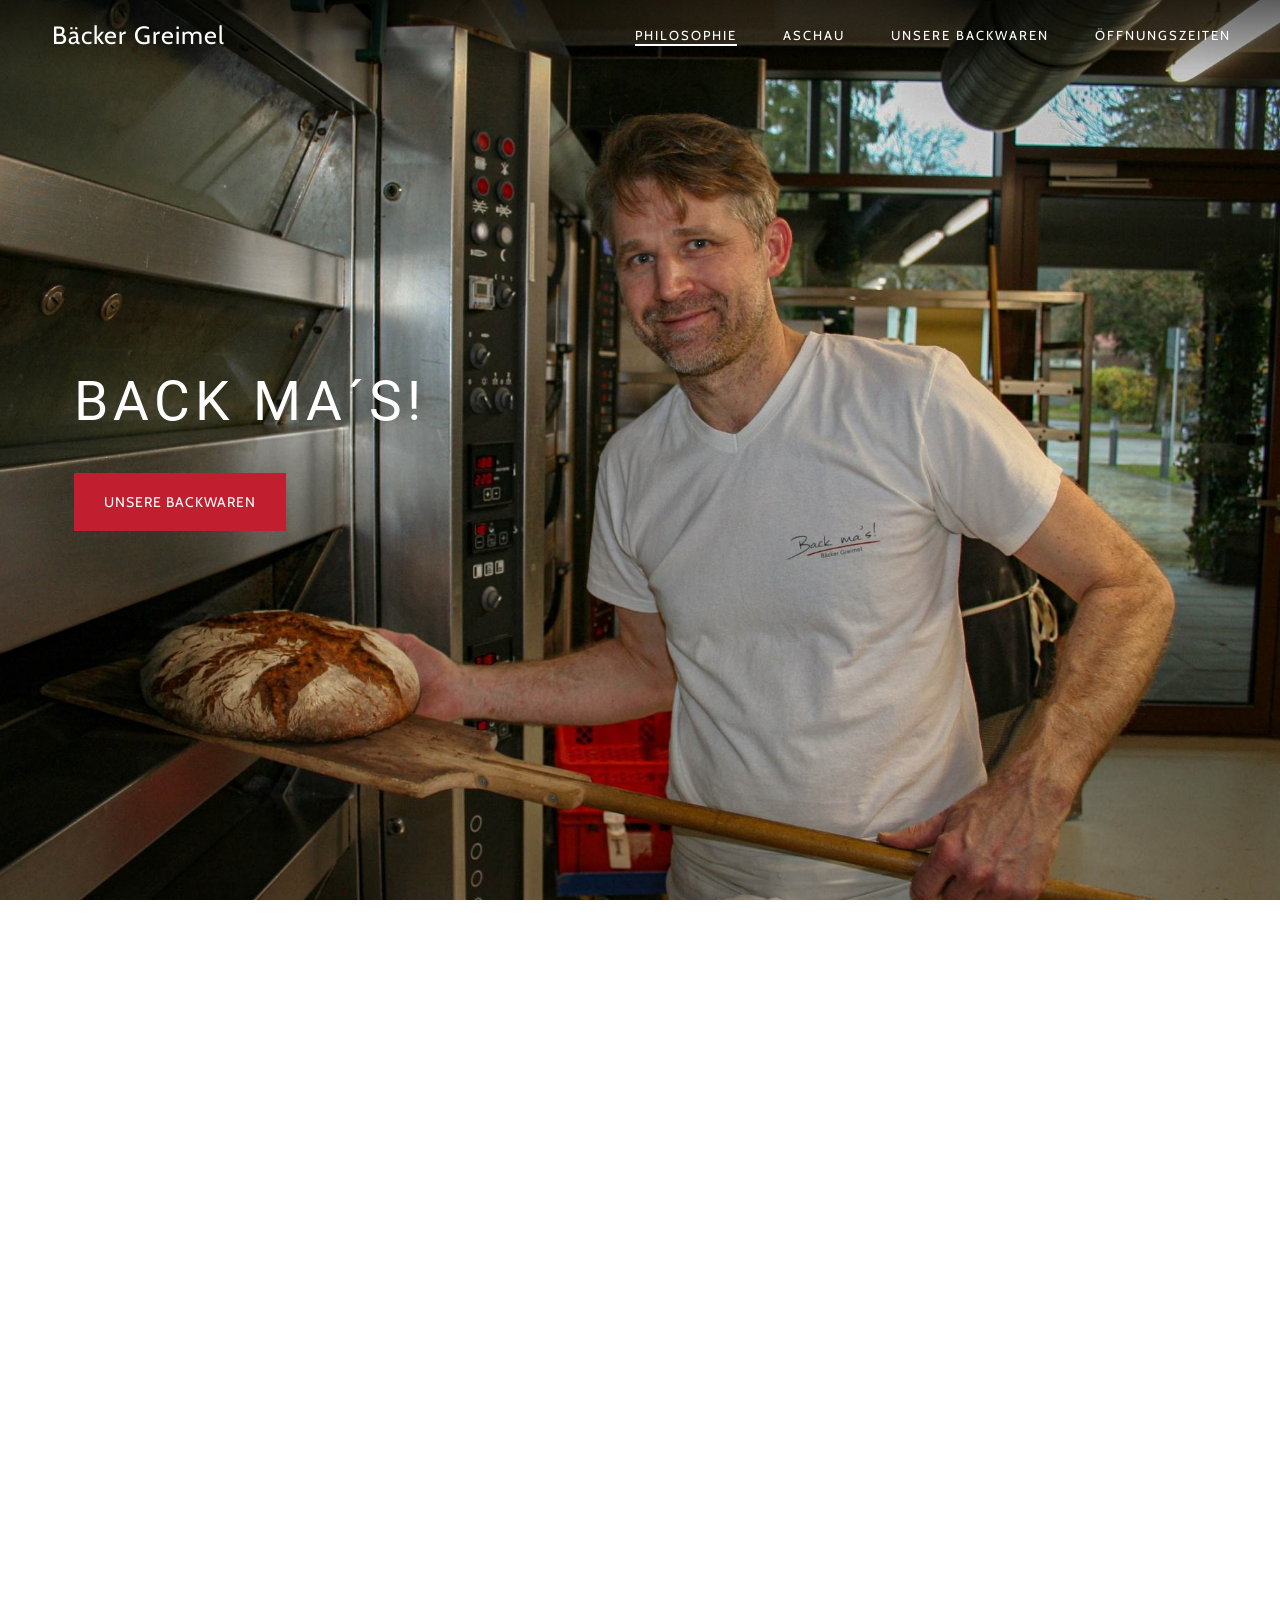
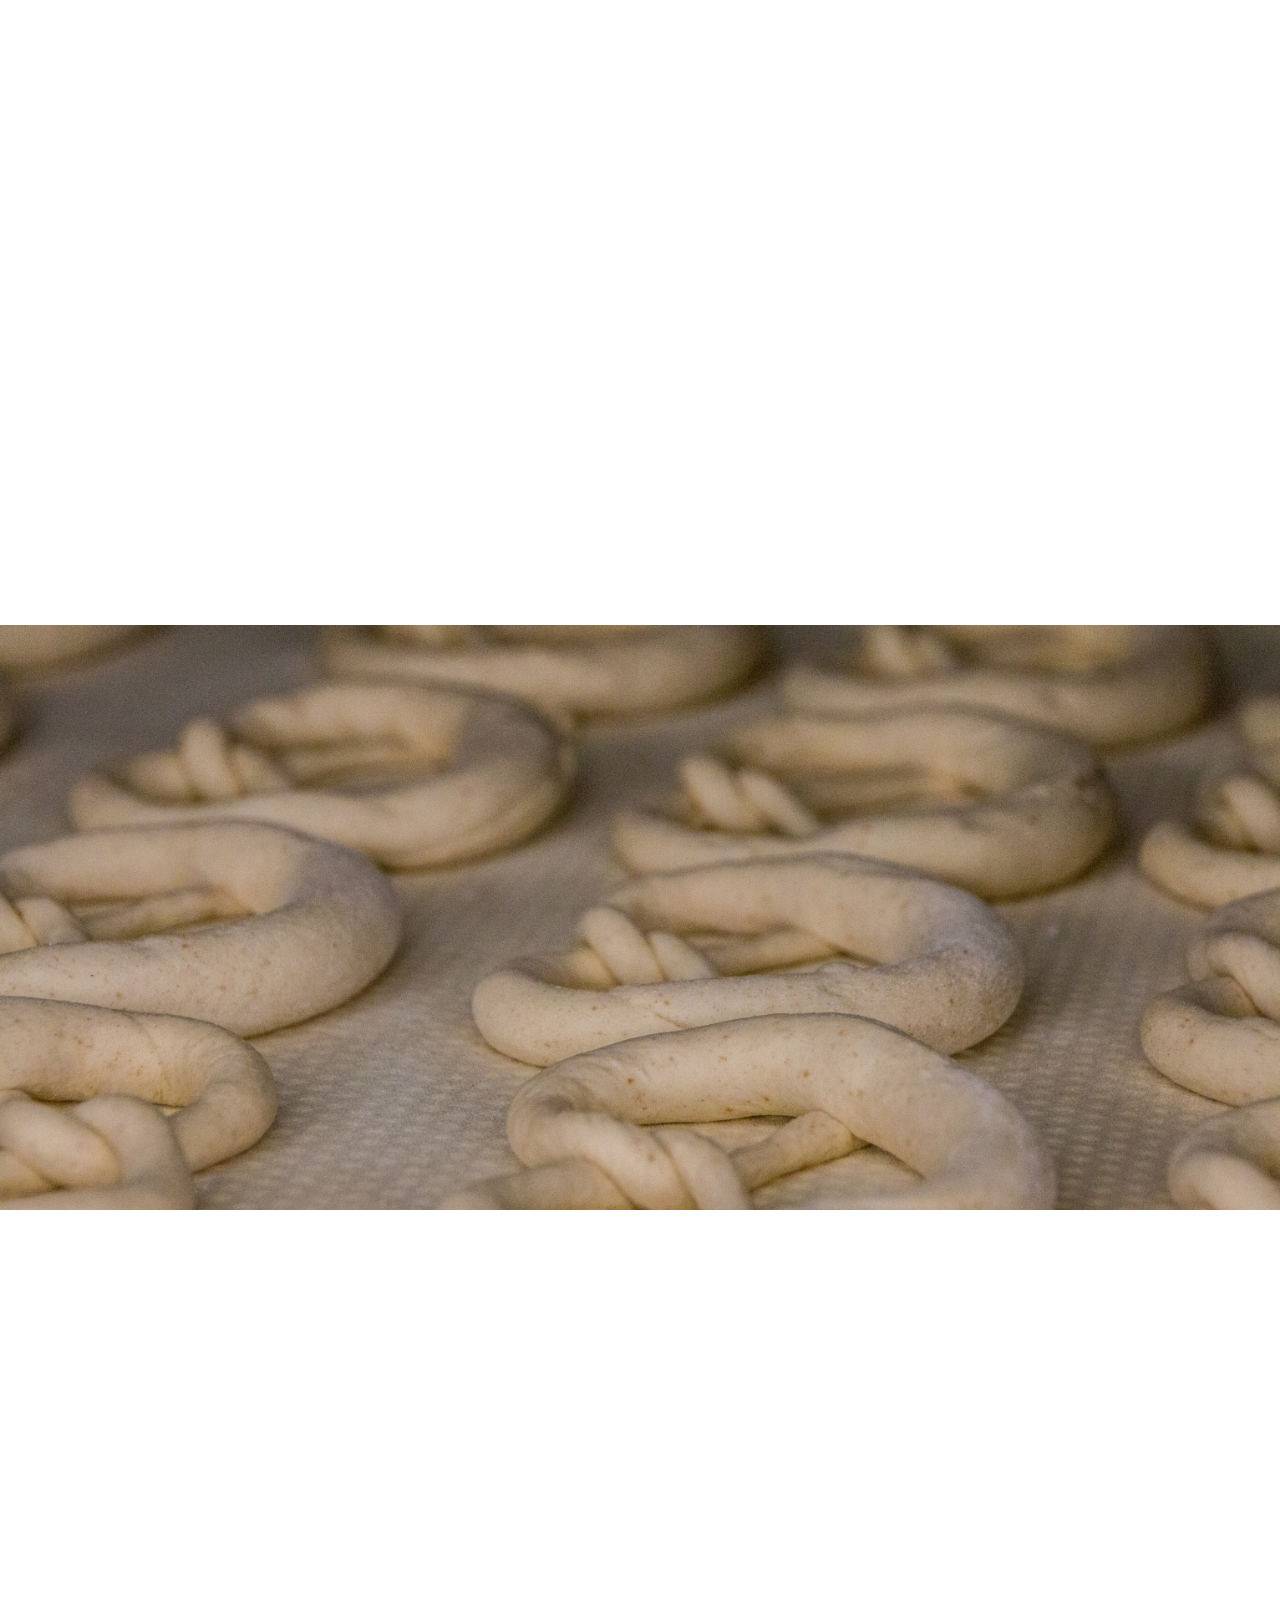
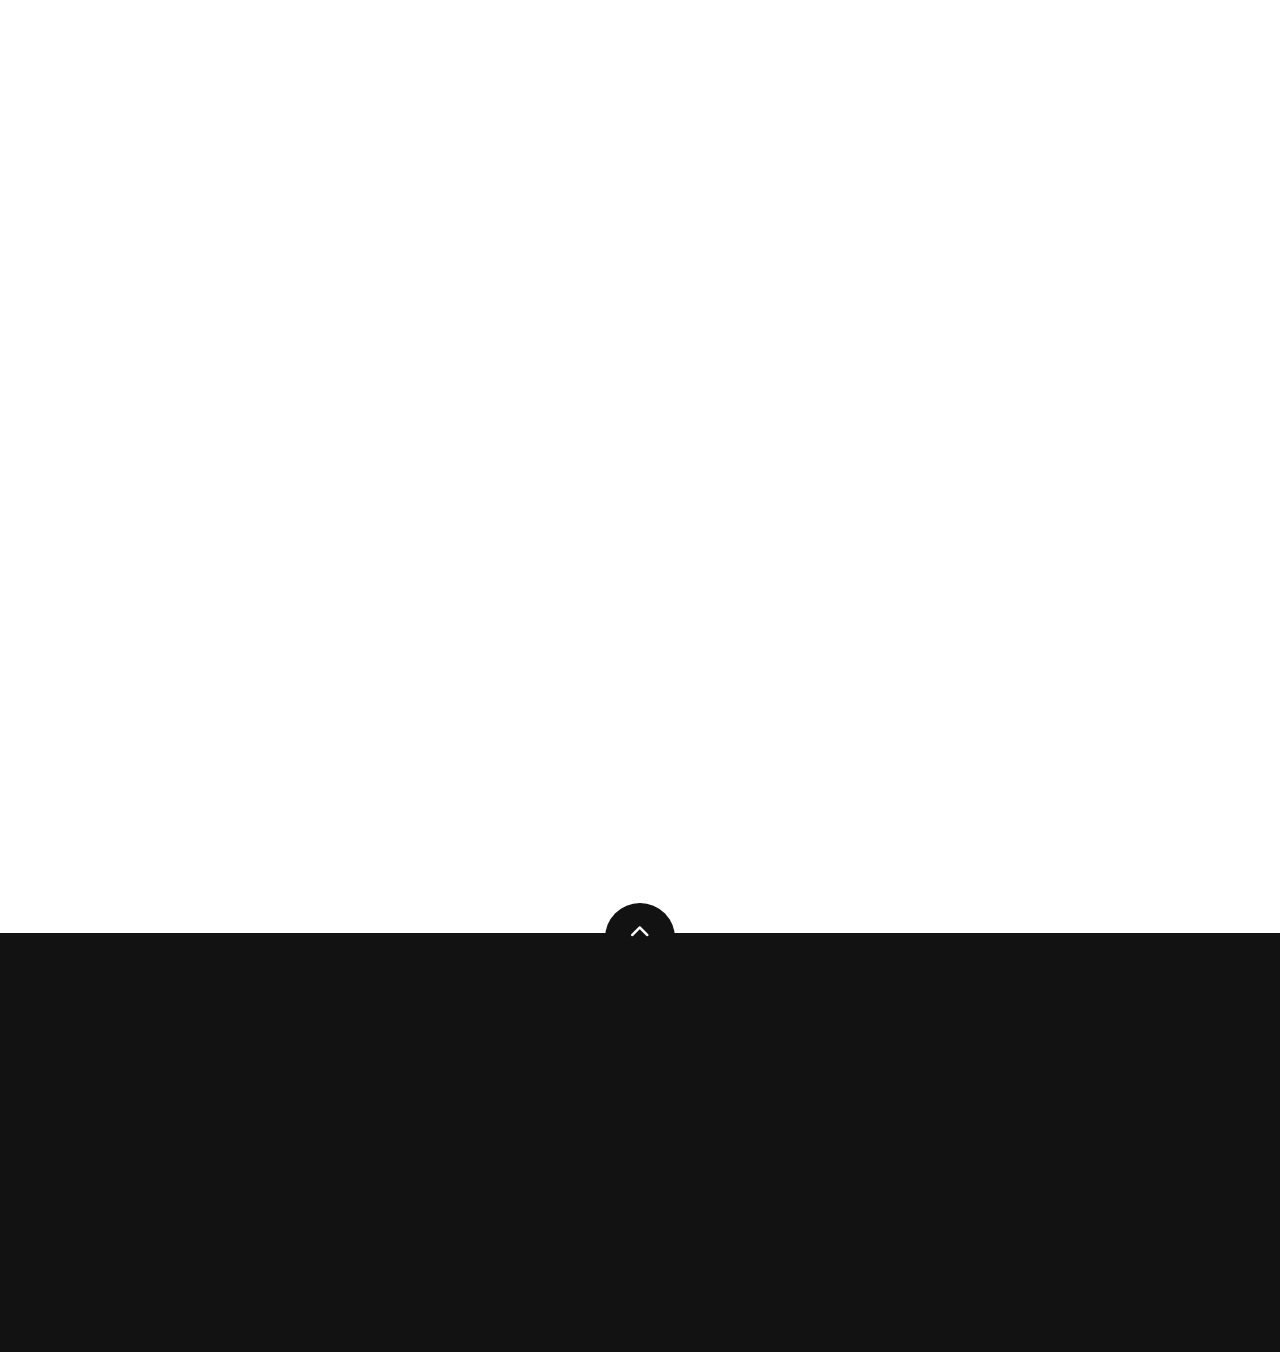
==== index.html @ 152d0261 "akutelle Website auf Github pushen" ====
<!DOCTYPE html>
<html lang="de">

<head>
    <meta charset="UTF-8">
    <meta name="viewport" content="width=device-width, initial-scale=1.0">
    <title>Backmas - Bäcker Greimel</title>
    <script src="js/app.js" defer></script>
    <link rel="icon" href="/images/Backmas_favicon.ico" type="image/x-icon">
    <link rel="shortcut icon" href="/images/Backmas_favicon.ico" type="image/x-icon">
    <link rel="stylesheet" href="fonts/fontawesome/css/all.min.css" />
    <link rel="stylesheet" href="style.css">
</head>

<body>
    <!-- HEADER -->
    <header>
        <div class="container">
            <nav class="navbar">
                <div class="menu-toggle">
                    <i class="fas fa-bars"></i>
                    <i class="fas fa-times"></i>
                </div>
                <a href="index.html" class="logo">Bäcker Greimel</a>
                <ul class="nav-list">
                    <li class="nav-item">
                        <a href="index.html" class="nav-link active">Philosophie</a>
                    </li>
                    <li class="nav-item">
                        <a href="aschau.html" class="nav-link">Aschau</a>
                    </li>
                    <li class="nav-item">
                        <a href="backwaren.html" class="nav-link">Unsere Backwaren</a>
                    </li>
                    <li class="nav-item">
                        <a href="offen.html" class="nav-link">Öffnungszeiten</a>
                    </li>
                </ul>
            </nav>
        </div>
    </header>

    <!-- HERO SECTION -->

    <section class="hero" id="hero">
        <div class="container">
            <h1 class="headline">Back ma´s!</h1>
            <a href="backwaren.html" class="btn btn-primary">Unsere Backwaren</a>
        </div>
    </section>

    <!-- STORY SECTION -->

    <section class="Unsere Philosophie">
        <div class="container">
            <div class="row">
                <div class="description padding-right animate-left">
                    <div class="global-headline">
                        <h2 class="sub-headline">
                            Unsere
                        </h2>
                        <h3 class="headline headline-dark">Philosophie</h3>
                        <p> </p>
                    </div>
                    <p>Traditionell Handgemacht – Back ma´s! </p>
                    <p> Unsere Handwerkskunst folgt dem Pfad der puristischen Perfektion. Wir wissen, dass die absolute
                        Perfektion nie erreicht werden kann, dennoch ist es äußerst reizvoll, diesen anspruchsvollen Weg
                        zu beschreiten.
                    </p>
                    <a href="aschau.html" class="btn btn-secondary">Warum Aschau?</a>
                </div>
                <div class="image animate-right">
                    <img class="story-img" src="images/Teig_in_Kneter.jpg" alt="Teig wird in Knetmaschine geschüttet">
                </div>
            </div>
        </div>
    </section>

    <section class="Bundesehrenpreis">
        <a href="#bundesehrenpreis-link" id="bundesehrenpreis-link" class="invisible-anchor"></a>
        <div class="container">
            <div class="row">
                <div class="image animate-left">
                    <img class="story-img" src="images/Bundesehrenpreis.jpg" alt="Bundesehrenpreis">
                </div>
                <div class="description2 animate-right">
                    <div class="global-headline">
                        <h2 class="sub-headline">
                            Ausgezeichnet
                        </h2>
                        <h3 class="headline headline-dark2">Bundesehrenpreis</h3>
                        <p> </p>
                    </div>
                    <p>Bäcker Stefan Greimel und sein Team
                        wurden mit dem Bundesehrenpreis ausgezeichnet.
                        Die Ehrung erhalten Bäcker, die herausragende Ergebnisse bei unabhängig durchgeführten
                        Brotprüfungen des Deutschen Brotinstituts erzielten. Die eigens geschulten Brotprüfer, die im
                        Auftrag des Deutschen Brotinstituts in Weinheim, jährlich mehr als 15.000 Brotprüfungen
                        durchführen, testen nach wissenschaftlichen Kriterien die sensorischen Eigenschaften und damit
                        die handwerkliche Qualität der Backwaren. Das größte Gewicht liegt hierbei auf dem Geschmack.
                        Die besten Brote, die die geschulten Brotexperten überzeugen, bekommen dabei die Bestnote „Sehr
                        gut“. Erreicht ein Produkt dabei drei Jahre in Folge die Höchstbewertung, so vergibt das
                        Brotinstitut hierfür eine Gold-Prämierung. Diese langjährige Qualität von Backwaren im Sortiment
                        ist damit Maßstab für die Qualifizierung zum Bundesehrenpreis und wurde nur den besten
                        Bäckereien in Deutschland verliehen.</p>
                </div>
            </div>
        </div>
    </section>

    <!-- ALWAYS FRESH -->
    <section class="always-fresh shared">
        <div class="container">
            <div class="global-headline">
                <div class="animate-top">
                    <h2 class="sub-headline">
                        Echtes
                    </h2>
                </div>
                <div class="animate-bottom">
                    <h3 class="headline headline-dark">Handwerk</h3>
                </div>
            </div>
        </div>
    </section>

    <!-- MENU SECTION -->
    <section class="menu">
        <div class="container">
            <div class="row">
                <div class="image-group padding-right animate-left">
                    <img src="images/Euros.jpg" alt="Euro-Brezen">
                    <img src="images/Bauernbrot_Quadrat.jpg" alt="Brot: Bauernbrot">
                    <img src="images/Mehrkornquarkbrot_Quadrat.jpg" alt="Mehrkornquarkbrot">
                    <img src="images/Brezen.jpg" alt="Brezen">
                </div>
                <div class="description animate-right">
                    <div class="global-headline">
                        <h2 class="sub-headline">
                            Unser
                        </h2>
                        <h3 class="headline headline-dark">Sortiment</h3>
                        <p></p>
                    </div>
                    <p>Hier bekommen Sie eine Übersicht all unserer Brote inkl. Zutaten.</p>
                    <a href="backwaren.html" class="btn btn-secondary">Unsere Backwaren</a>
                </div>
            </div>
        </div>
    </section>

    <!-- BAKERS DELIGHT SECTION -->
    <section class="delight">
        <div class="container">
            <div class="row">
                <div class="description padding-right animate-left">
                    <div class="global-headline">
                        <h2 class="sub-headline">
                            Unsere
                        </h2>
                        <h3 class="headline headline-dark">Spezialitäten</h3>
                        <p></p>
                    </div>
                    <p>Unsere Besonderheiten – "EURO-Brezen" und "Back ma´s – Stangerl" </p>
                    <p> Wohl am bekanntesten sind unsere "EURO-Brezen" und "Back ma´s – Stangerl". Unsere wahre Stärke
                        liegt jedoch zweifellos in der Kunst der Fermentation. Durch die Führung von Teigen mit
                        Sauerteigen und Vorteigen über lange Zeiträume, ohne den Einsatz von Zusätzen, leben wir unsere
                        Vision. Diese gelebte Vision strebt nach perfekten Backwaren, die sowohl Genuss als auch
                        bewusste Ernährung in ihrer natürlichsten Form vereinen. Dies ist unsere Leidenschaft und
                        zugleich unser Herzstück.
                    </p>
                </div>
                <div class="image-group animate-right">
                    <img class="animate-top" src="images/Backmas.jpg" alt="Back ma´s Stangerl">
                    <img class="animate-bottom" src="images/Euros.jpg" alt="Euro-Brezen">
                </div>
            </div>
        </div>
    </section>

    <!-- FOOTER -->
    <footer>
        <div class="container">
            <div class="back-to-top">
                <a href="#hero"><i class="fas fa-chevron-up"></i></a>
            </div>
            <div class="footer__content">
                <div class="footer__content-about animate-top">
                    <p><a id="baecker-greimel-link" href="https://goo.gl/maps/SyeyZ7WNtMrqjsM77"
                            target="_blank"><strong>Bäcker Greimel</strong></a></p>
                    <p><a href="https://goo.gl/maps/SyeyZ7WNtMrqjsM77" target="_blank">Hauptstraße 6 | 84544 Aschau am
                            Inn</a></p>
                    <p><a href="tel://08638 9514250">Telefon: 08638 9514 - 250</a></p>
                    <p><a href="mailto:info@backm.as">E-Mail: info@backm.as</p></a>
                </div>
                <div class="footer__content-divider animate-bottom">
                    <div class="social-media">
                        <ul class="social-icons">
                            <li>
                                <a href="https://www.facebook.com/Baecker.Greimel" target="_blank">
                                    <i class="fab fa-facebook-f"></i>
                                </a>
                            </li>
                            <li>
                                <a href="https://www.instagram.com/baecker_greimel_backmas/" target="_blank">
                                    <i class="fab fa-instagram"></i>
                                </a>
                            </li>
                        </ul>
                    </div>
                    <div class="legals-container">
                        <div class="legals">
                            <p><a href="impressum.html" class="legals">Impressum</a></p>
                        </div>
                        <div class="legals">
                            <p><a href="datenschutz.html" class="legals">Datenschutz</a></p>
                        </div>
                    </div>
                    <div class="spacing"></div> <!-- Add a spacing element here -->
                    <div class="copyright-container">
                        <div class="copyright">
                            <p>Copyright &copy; 2023 -
                                <script type="text/javascript">
                                    now = new Date();
                                    year = now.getFullYear();
                                    document.write(year);
                                </script>
                                by backm.as
                            </p>
                        </div>
                    </div>
                </div>
            </div>
            <div class="footer-extra footer-extra-content animate-left">
                <p>Ausgezeichnet mit</p>
                <p><a href="#bundesehrenpreis-link" class="highlight-text">Bundesehrenpreis</a></p>
                <p>von ZV Deutschland</p>
            </div>
            <div class="footer-extra2 footer-extra-content animate-right">
                <p>Ausgezeichnet mit</p>
                <p><a href="#bundesehrenpreis-link" class="highlight-text">Staatsehrenpreis</a></p>
                <p>vom Freistaat Bayern 10/13</p>
            </div>


        </div>
    </footer>
</body>

</html>
---- style.css ----
*,
padding *::before,
*::after {
    margin: 0;
    padding: 0;
    box-sizing: border-box;
}

:root {
    --main-font: 'SourceSans3-Regular', sans-serif, ;
    --secondary-font: 'Roboto-Regular', sans-serif;
    --body-font: 'Cabin-Regular', sans-serif;
    --headings-font: 'SourceSans3-Regular', sans-serif, ;
    --main-font-color-dark: #252525;
    --secondary-font-color: #c11f2f;
    --body-font-color: #515151;
    --white-color: #fff;
    --dark-bg: #121212;
}

@font-face {
    font-family: 'SourceSans3-Regular';
    font-display: swap;
    src: url('fonts/SourceSans3/SourceSans3-Regular.woff2') format('woff2');
    /* Weitere Stile oder Anpassungen hier */
}

@font-face {
    font-family: 'Roboto-Regular';
    font-display: swap;
    src: url('fonts/Roboto/Roboto-Regular.woff2') format('woff2');
    /* Weitere Stile oder Anpassungen hier */
}

@font-face {
    font-family: 'Cabin-Regular';
    font-display: swap;
    src: url('fonts/Cabin/Cabin-Regular.woff2') format('woff2');
    /* Weitere Stile oder Anpassungen hier */
}

html {
    font-family: var(--body-font);
    font-size: 10px;
    color: var(--body-font-color);
    scroll-behavior: smooth;
}

body {
    overflow-x: hidden;
}

section {
    padding: 3.9rem 0;
    overflow: hidden;
}

img {
    width: 100%;
    max-width: 100%;
}

a {
    text-decoration: none;
}

p {
    font-size: 1.6rem;
}

ul {
    list-style: none;
}

.container {
    width: 100%;
    max-width: 122.5rem;
    margin: 0 auto;
    padding: 0 2.4rem;
}

/* HEADER */

header {
    width: 100%;
    position: absolute;
    top: 0;
    left: 0;
    z-index: 1;
    background-image: linear-gradient(to bottom, rgba(0, 0, 0, 0.5), transparent);
}

.navbar {
    height: 7rem;
    display: flex;
    align-items: center;
    justify-content: space-between;
}

.logo {
    font-size: 2.5rem;
    color: var(--white-color);
    letter-spacing: .1rem;
    transition: color .4s;
}

.logo:hover {
    color: var(--secondary-font-color);
}

.menu-toggle {
    color: var(--white-color);
    font-size: 2.2rem;
    position: absolute;
    top: 50%;
    transform: translateY(-50%);
    right: 2.5rem;
    cursor: pointer;
    z-index: 1500;
}

.fa-times {
    display: none;
}

.nav-list {
    list-style: none;
    position: fixed;
    top: 0;
    left: 0;
    width: 80%;
    min-height: 100vh;
    background-color: var(--main-font-color-dark);
    padding: 4.4rem;
    display: flex;
    flex-direction: column;
    justify-content: space-around;
    z-index: 1250;
    transform: translateX(-100%);
    transition: transform .5s;
}

.navbar::before {
    content: '';
    position: fixed;
    top: 0;
    left: 0;
    width: 100vw;
    height: 100vh;
    background-color: rgba(0, 0, 0, 0.8);
    z-index: 1000;
    opacity: 0;
    transform: scale(0);
    transition: opacity 0.5s;
}

.show .fa-times {
    display: block;
}

.show .fa-bars {
    display: none;
}

.show .nav-list {
    transform: translateX(0);
}

.show .nav::before {
    opacity: 1;
    transform: scale(1);
}

.nav-item {
    border-bottom: 2px solid rgba(255, 255, 255, .3);
}

.nav-link {
    display: block;
    color: var(--white-color);
    font-size: 1.4rem;
    text-transform: uppercase;
    letter-spacing: 2px;
    margin-right: -2px;
    transition: color .5s;
}

.nav-link:hover {
    color: var(--secondary-font-color);
}

/* HERO SECTION*/

.hero {
    width: 100%;
    height: 100vh;
    background: url("images/Brot_in_Ofen.jpg") center no-repeat;
    background-size: cover;
    display: flex;
    align-items: center;
}

.small-size-hero {
    height: 20vh;
    background-position: center 60%;
    max-width: auto;
    /* Stellen Sie sicher, dass das Bild die Container-Breite nicht überschreitet */
    height: auto;
    /* Behalten Sie das Seitenverhältnis des Bildes bei */
}

.headline {
    font-family: var(--main-font);
    font-size: 3.5rem;
    font-weight: 900;
    color: var(--white-color);
    text-transform: uppercase;
    letter-spacing: .5rem;
    margin-right: -.5rem;
    opacity: 0;
    animation-name: scaleBigger;
    animation-duration: .5s;
    animation-fill-mode: both;
}

h1.headline {
    font-family: var(--secondary-font);
    margin-bottom: 4rem;
    font-weight: 400;
    font-size: 3.8rem;
    opacity: 0;
    animation-name: scaleBigger;
    animation-duration: .5s;
    animation-fill-mode: both;
}

.sub-headline {
    font-size: 4.5rem;
    font-family: var(--headings-font);
    color: var(--secondary-font-color);
    font-weight: 100;
    line-height: .4;
    opacity: 0;
    animation-name: fadeUp;
    animation-duration: .5s;
    animation-fill-mode: both;
    animation-delay: .5s;
    margin-bottom: 2rem;
}


.btn {
    display: inline-block;
    font-size: 1.4rem;
    letter-spacing: 1px;
    text-transform: uppercase;
}

.btn-primary {
    background-color: var(--secondary-font-color);
    color: var(--white-color);
    padding: 2rem 3rem;
    transition: all .4s;
}

.btn-primary-open {
    color: var(--secondary-font-color);
    padding: 2rem 3rem;
    transition: all .4s;
}

.btn-primary:hover {
    background-color: var(--white-color);
    color: var(--secondary-font-color);
}


.Allergene {
    font-size: 1.8rem;
    /* Schriftgröße anpassen */
    font-weight: bold;
    color: var(--main-font-color-dark);
    /* Farbe anpassen */
    margin-top: 2rem;
    /* Abstand nach oben anpassen */
    margin-bottom: 1rem;
    /* Abstand nach unten anpassen */
    text-align: center;
    /* Zentrieren des Texts */
    padding: 1rem;
    /* Innenabstand hinzufügen */
    background-color: #f5f5f5;
    /* Hintergrundfarbe anpassen */
    border: 2px solid var(--main-font-color-dark);
    /* Rand hinzufügen */
    border-radius: 5px;
    /* Rand abrunden */
}




/* STORY SECTION*/

.global-headline {
    margin-top: 3.9rem;
    text-align: center;
}

.our-story .global-headline {
    margin-top: 6.9rem;
}

.asterisk {
    font-size: 1.2rem;
    color: var(--body-font-color);
    margin: 2.4rem 0;
    opacity: 0;
    animation-name: spin;
    animation-duration: .5s;
    animation-fill-mode: forwards;
    animation-delay: .7s;
}

.headline-dark {
    color: var(--main-font-color-dark);
    letter-spacing: .7rem;
    margin-right: -.7rem;
    word-wrap: break-word;
    hyphens: auto;
    -webkit-hyphens: auto;
    /* Safari-spezifische Einstellung */
}

.headline-dark2 {
    color: var(--main-font-color-dark);
    letter-spacing: .7rem;
    margin-right: -.7rem;
    margin-top: 3rem;
    word-wrap: break-word;
    hyphens: auto;
    -webkit-hyphens: auto;
    /* Safari-spezifische Einstellung */
}


.global-headline .sub-headline {
    letter-spacing: -1px;
    line-height: .42;
}

.row {
    text-align: center;
    padding: 3.5rem 0;
}



.description {
    margin-bottom: 3rem;
}

.description p {
    line-height: 1.6;
    margin-bottom: 2.4rem;
}

.description2 p {
    line-height: 2;
    margin-bottom: 2.4rem;
}

.btn-secondary {
    color: var(--secondary-font-color);
    position: relative;
    transition: color .5s;
}

.btn-secondary::before {
    content: '';
    position: absolute;
    left: 0;
    bottom: -3px;
    width: 100%;
    height: 2px;
    background-color: var(--secondary-font-color);
    transition: background-color .5s;
}

.btn-secondary:hover,
.btn-secondary:focus {
    color: var(--main-font-color-dark);
}

.btn-secondary:hover::before,
.btn-secondary:focus::before {
    background-color: var(--main-font-color-dark);
}

/* ALWAYS FRESH */

.always-fresh {
    background: url("images/Brezenteiglinge.jpg") center no-repeat;
    background-size: cover;
}

.shared {
    min-height: 65vh;
    display: flex;
    align-items: center;
    justify-content: center;
}



/* MENU SECTION */

.image-group {
    display: grid;
    grid-template-columns: repeat(2, 1fr);
    grid-gap: 1.5rem;
}

.menu .description {
    padding-top: 3rem;
    margin-bottom: 0;
}

#offen {
    font-size: 3rem;
    /* Passe die Schriftgröße nach Bedarf an */
    word-wrap: break-word;
    hyphens: auto;
}

.image-container img {
    max-width: 65%;
    /* Stellen Sie sicher, dass das Bild die Container-Breite nicht überschreitet */
    height: auto;
    /* Behalten Sie das Seitenverhältnis des Bildes bei */
}

/* FOOTER */

footer {
    background-color: var(--dark-bg);
    color: var(--white-color);
    padding: 3.5rem 0 5rem;
    position: relative;
    text-align: center;
}

.back-to-top {
    background-color: var(--dark-bg);
    border-radius: 50%;
    position: absolute;
    top: -3rem;
    left: 50%;
    width: 7rem;
    height: 7rem;
    transform: translateX(-50%);
}

.back-to-top i {
    display: block;
    color: var(--white-color);
    font-size: 2rem;
    padding: 2rem;
    animation-name: showsUp;
    animation-duration: 2s;
    animation-iteration-count: infinite;
}

.footer__content {
    overflow: hidden;
}

.footer__content h4 {
    font-size: 1.9rem;
    font-weight: 100;
    text-transform: uppercase;
    letter-spacing: 3px;
    margin-bottom: 3rem;
}

.footer__content-about {
    margin-bottom: 2.4rem;
}

.footer__content-about p {
    line-height: 1.8;
}

/* Apply the same font and font color as the normal text */
.footer__content a {
    color: var(--white-color);
    font-family: var(--body-font);
    font-size: 1.6rem;
    text-decoration: none;
    transition: color 0.5s;
}

/* Apply animation to the link on hover */
.footer__content a:hover {
    color: var(--secondary-font-color);
}

#baecker-greimel-link {
    font-size: 2.4rem;
    /* Passen Sie die Schriftgröße nach Bedarf an */
    color: var(--secondary-font-color);
    /* Setzen Sie die ursprüngliche Textfarbe */
    transition: color 0.5s;
    /* Animation für die Farbänderung bei Hover */
}

#baecker-greimel-link:hover {
    color: var(--white-color);
    /* Farbe ändern, wenn darüber gehovert wird */
}

.social-icons {
    margin-bottom: 2rem;
    display: flex;
    justify-content: center;
}

.social-icons i {
    font-size: 3.5rem;
    color: var(--secondary-font-color);
    padding: .8rem 4.4rem;
    transition: color .5s;
}

.social-icons i:hover,
.social-icons i:focus {
    color: var(--white-color);
}

/* Add this style for the container */
.legals-container {
    display: flex;
    align-items: center;
    justify-content: center;
}

.legals {
    margin: 0 1.2rem;
    /* Add some spacing between the links */
}

/* Rest of your existing styles for .legals and .legals a */
.legals a {
    text-decoration: none;
    color: var(--white-color);
    transition: color .5s;
}

.legals a:hover {
    color: var(--secondary-font-color);
}

.spacing {
    margin: 4rem;
    /* Adjust the margin value as needed */
}

.copyright {
    color: var(--body-font-color);
    padding-bottom: 4rem;
}




/*                    IMPRESSUM                      */

/* Add this style for the container */
.impressum-container {
    display: flex;
    align-items: center;
    justify-content: center;
}

.impressum a {
    text-decoration: none;
    color: var(--white-color);
    transition: color .5s;
    display: inline;
    /* Add this line to make the link visible by default */
}

/* Rest of your existing styles for .impressum and .impressum a */
.impressum a {
    text-decoration: none;
    color: var(--secondary-font-color);
    transition: color .5s;
}

/* Add some spacing between paragraphs */
.impressum p {
    margin-bottom: 1.2rem;
}

.impressum h4 {
    font-size: 1.2rem;
    color: var(--primary-font-color);
    margin-top: 1rem;
    margin-bottom: 0.5rem;
}

.impressum h3 {
    font-size: 18px;
    margin-top: 15px;
    margin-bottom: 5px;
}

/* Style the section headers */
.impressum h2 {
    font-size: 2rem;
    margin-bottom: 0.5rem;
    color: var(--secondary-font-color);
}

.impressum h1 {
    font-size: 3rem;
    margin-bottom: 2rem;
}

/* Adjust the font size for the content */
.impressum p {
    font-size: 1.4rem;
}

/* Add a divider between sections */
.impressum-section:not(:last-child) {
    border-bottom: 0.1rem solid var(--body-font-color);
    padding-bottom: 1.5rem;
    margin-bottom: 1.5rem;
    word-wrap: break-word;
    hyphens: auto;
    -webkit-hyphens: auto;
    /* Safari-spezifische Einstellung */
}

/* Add this style for the unordered list */
.impressum ul {
    list-style: disc;
    margin-left: 2rem;
    padding-left: 1rem;
}

/* Add this style for list items */
.impressum li {
    font-size: 1.4rem;
    margin-bottom: 1rem;
    line-height: 1.6;
}

.footer-extra,
.footer-extra2 {
    display: flex;
    flex-direction: column;
    position: relative;
    border: 2px solid white;
    /* Hinzufügen eines weißen Rahmens */
    border-radius: 10px;
    /* Hinzufügen von runden Ecken mit einer Radiusgröße von 10px */
    padding: 2rem;
    max-width: 80%;
    margin: 0 auto;
    max-width: 35rem;
    margin-bottom: 2%;
}

.footer-extra-content,
.footer-extra2-content {
    padding: 20px;
    /* Füge hier den gewünschten Abstand hinzu */
}


.highlight-text {
    font-size: 3.5rem;
    /* Adjust the font size as needed */
    font-weight: bold;
    margin: 0.5rem 0;
    color: var(--secondary-font-color);
    /* Use the color you want */
}




/*                         MEDIA QUERIES                  */
@media screen and (min-width: 900px) {
    section {
        padding: 5rem;
    }

    .menu-toggle {
        display: none;
    }

    .navbar {
        justify-content: space-between;
    }

    .nav-list {
        position: initial;
        width: initial;
        min-height: initial;
        background-color: transparent;
        padding: 0;
        justify-content: initial;
        flex-direction: row;
        transform: initial;
        transition: initial;
    }

    .nav-item {
        border: none;
        margin: 0 2.4rem;
    }

    .nav-item:last-child {
        margin-right: 0;
    }

    .nav-link {
        font-size: 1.3rem;
    }

    .active {
        position: relative;
    }

    .active::after {
        content: '';
        position: absolute;
        width: 100%;
        height: 2px;
        background-color: var(--white-color);
        left: 0;
        bottom: -3px;
    }

    .sub-headline {
        font-size: 6.8rem;
    }

    .headline {
        font-size: 4.7rem;
    }

    h1.headline {
        font-size: 5.5rem
    }

    .story-img {
        max-width: 40rem;
    }

    .row {
        display: flex;
        align-items: center;
    }

    .row>div {
        flex: 1;
    }

    .padding-right {
        padding-right: 7rem;
    }

    .footer__content {
        overflow: hidden;
    }

    .footer__content-about {
        max-width: 51.3rem;
        margin: 0 auto 1.5rem;
    }

    .social-media {
        width: 100%;
    }

    .social-icons i {
        opacity: 1;
    }

    .bakers__container {
        display: grid;
        grid-template-columns: repeat(4, 1fr);
        column-gap: 2rem;
    }

    .bakers__container img {
        width: 100%;
        height: auto;
        object-fit: cover;
    }

    .baker:last-child {
        margin-bottom: 7rem;
    }

    .join-us .image {
        display: block;
    }

    #offen {
        font-size: 3.5rem;
        /* Passe die Schriftgröße nach Bedarf an */
        white-space: normal;
        /* Stellt das normale Textverhalten wieder her */
    }

    .image-container img {
        max-width: 50%;
        /* Stellen Sie sicher, dass das Bild die Container-Breite nicht überschreitet */
        height: auto;
        /* Behalten Sie das Seitenverhältnis des Bildes bei */
    }

    .small-size-hero {
        height: 20vh;
        background-position: center 60%;
    }

    .footer-extra {
        display: flex;
        flex-direction: column;
        position: absolute;
        border: 2px solid white;
        /* Hinzufügen eines weißen Rahmens */
        border-radius: 10px;
        /* Hinzufügen von runden Ecken mit einer Radiusgröße von 10px */
        padding: 2rem;
        left: 8%;
        top: 43%;
        transform: translateY(-50%);
        max-width: 35%;
    }

    .footer-extra2 {
        display: flex;
        flex-direction: column;
        position: absolute;
        border: 2px solid white;
        /* Hinzufügen eines weißen Rahmens */
        border-radius: 10px;
        /* Hinzufügen von runden Ecken mit einer Radiusgröße von 10px */
        padding: 2rem;
        right: 8%;
        top: 43%;
        transform: translateY(-50%);
        max-width: 35%;
    }

    @media screen and (max-width: 1025px) {

        .footer-extra,
        .footer-extra2 {
            display: flex;
            flex-direction: column;
            position: relative;
            border: 2px solid white;
            /* Hinzufügen eines weißen Rahmens */
            border-radius: 10px;
            /* Hinzufügen von runden Ecken mit einer Radiusgröße von 10px */
            padding: 2rem;
            max-width: 35%;
            margin: auto;
            text-align: center;
            left: 0%;
            right: 0%;
            margin-bottom: 2%;;

        }

        .footer-extra-content,
        .footer-extra2-content {
            padding: 20px;
            /* Füge hier den gewünschten Abstand hinzu */
        }
    }

}




/*          ANIMATIONS           */

@keyframes fadeUp {
    0% {
        transform: translateY(4rem);
    }

    100% {
        opacity: 1;
        transform: translateY(0);
    }
}

@keyframes scaleBigger {
    0% {
        transform: scale(2);
    }

    100% {
        opacity: 1;
        transform: scale(1);
    }
}

@keyframes spin {
    0% {
        transform: rotate(0);
    }

    100% {
        opacity: 1;
        transform: scale(-360deg);
    }
}

@keyframes showsUp {
    0% {
        opacity: 0;
    }

    50% {
        opacity: 1;
    }

    100% {
        opacity: 0;
        transform: translateY(-1rem);
    }
}

/* Elemente in ihrer Startposition */
.animate-left,
.animate-right {
    opacity: 0;
    transform: translateX(0) translateY(0);
    /* Zurücksetzen auf die ursprüngliche Position */
    transition: opacity 0.8s ease-out, transform 0.8s ease-out;
}

.animate-top,
.animate-bottom {
    opacity: 0;
    transform: translateX(0) translateY(0);
    /* Zurücksetzen auf die ursprüngliche Position */
    transition: opacity 0.8s ease-in-out, transform 0.8s ease-in-out;
}

.animate-left {
    transform: translateX(-250px);
    /* Startposition links außerhalb des sichtbaren Bereichs */
}

.animate-right {
    transform: translateX(250px);
    /* Startposition rechts außerhalb des sichtbaren Bereichs */
}

.animate-top {
    transform: translateY(-180px);
    /* Startposition oben außerhalb des sichtbaren Bereichs */
}

.animate-bottom {
    transform: translateY(180px);
    /* Startposition unten außerhalb des sichtbaren Bereichs */
}

/* CSS für die animierten Elemente, wenn sie sichtbar werden */
.animate-visible {
    opacity: 1;
    transform: translateX(0) translateY(0);
    /* Zurücksetzen auf die ursprüngliche Position */
}
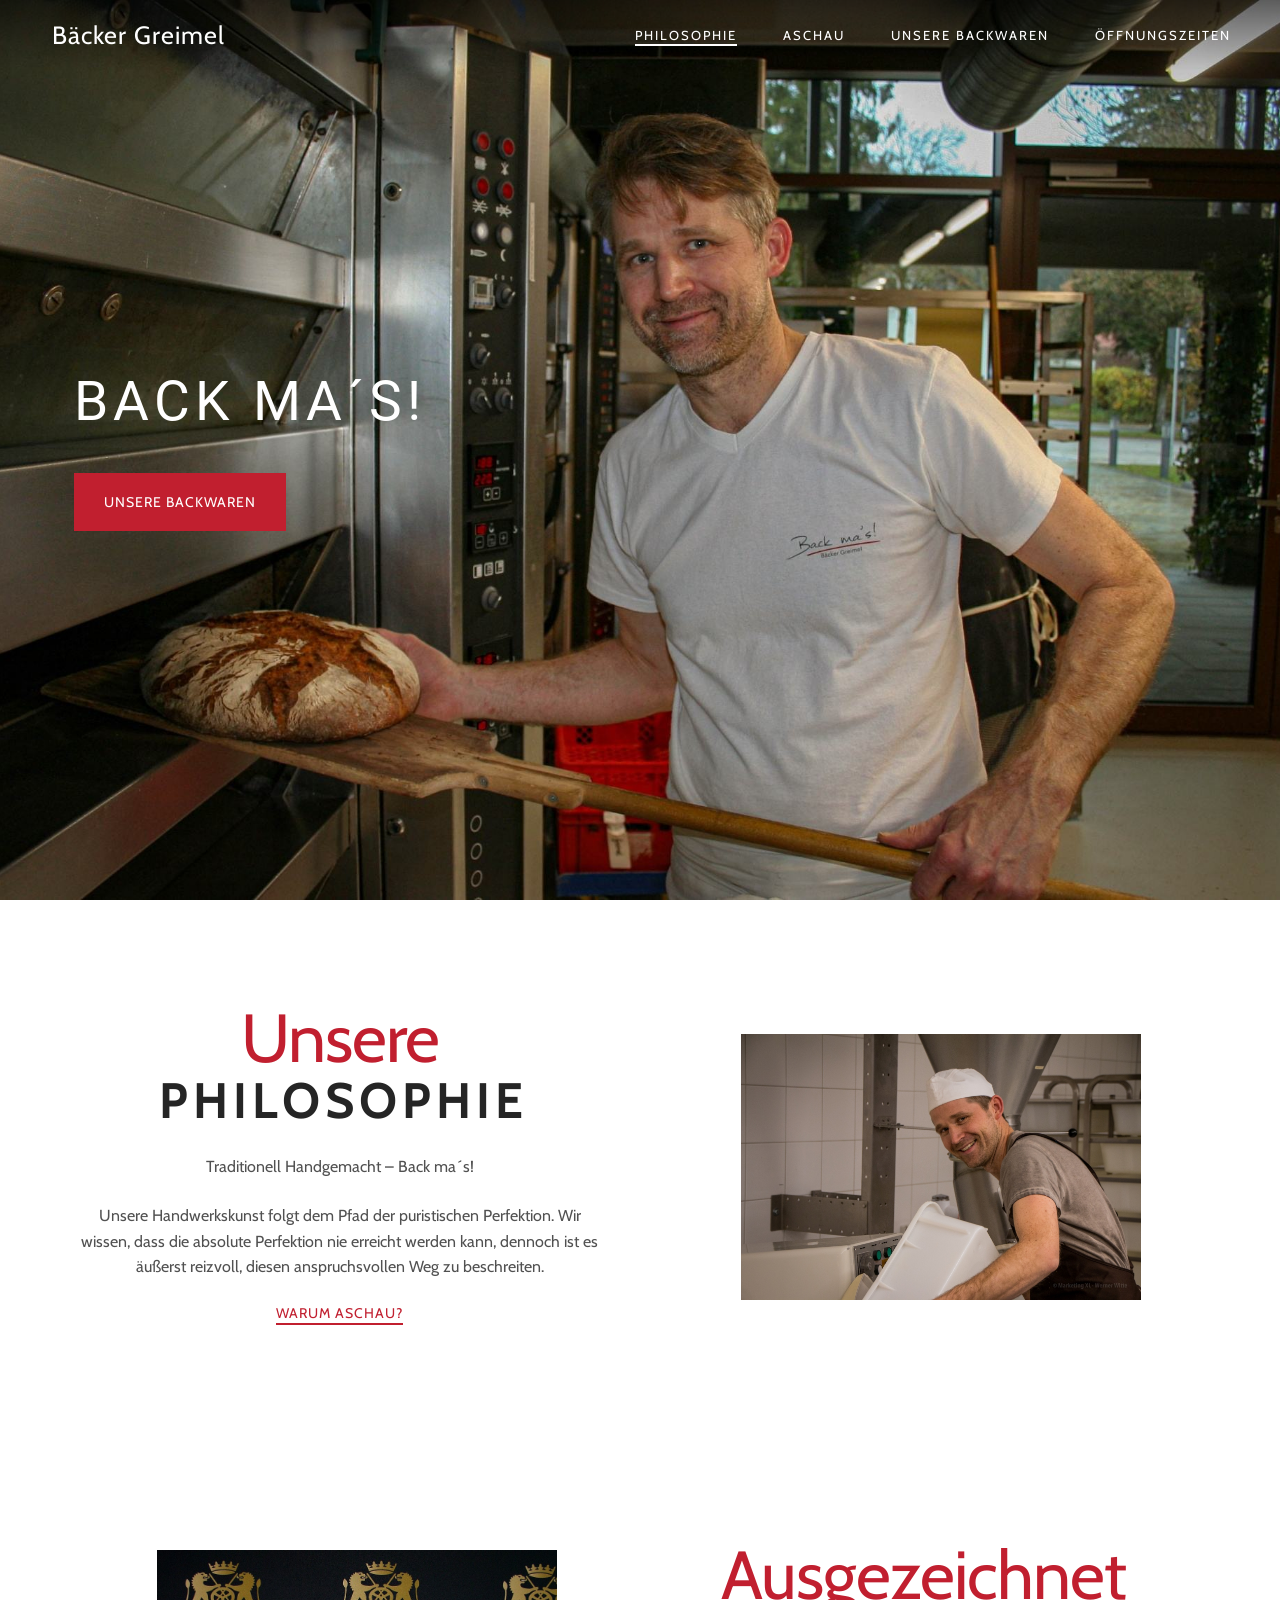
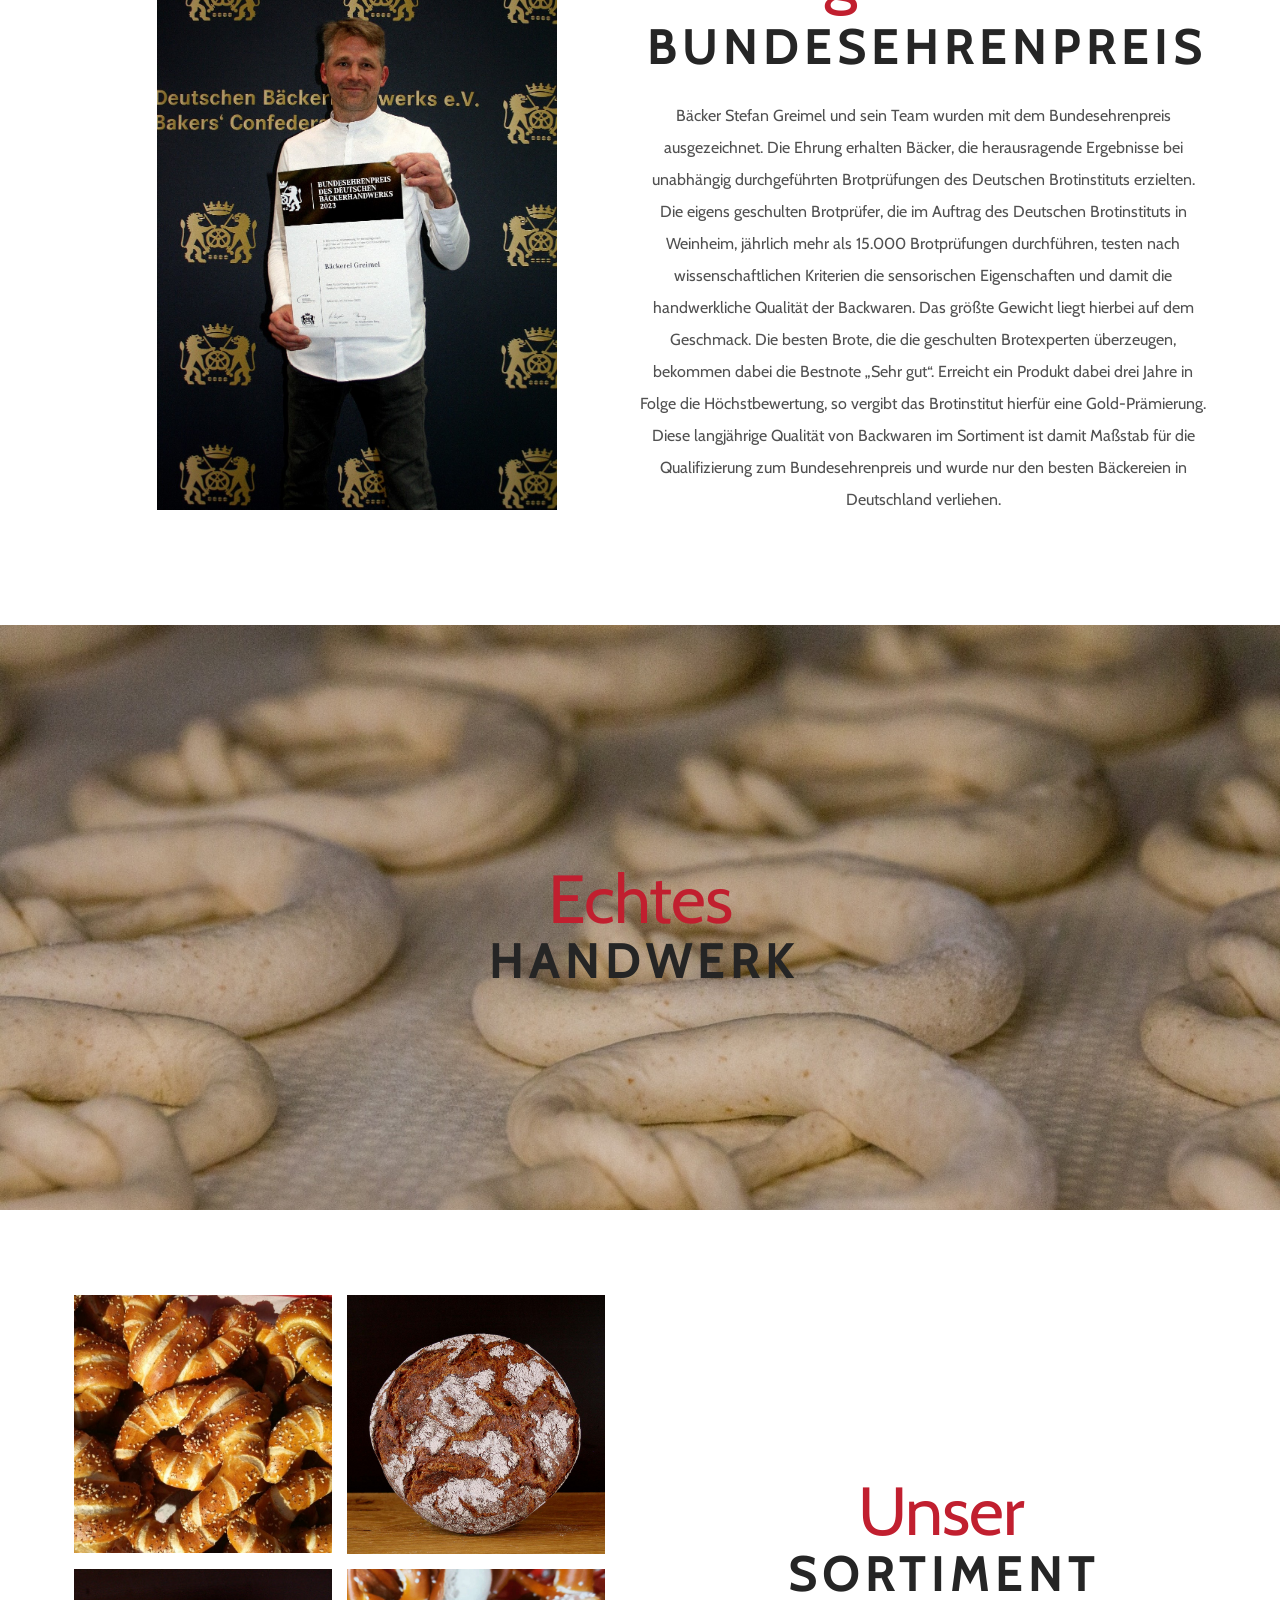
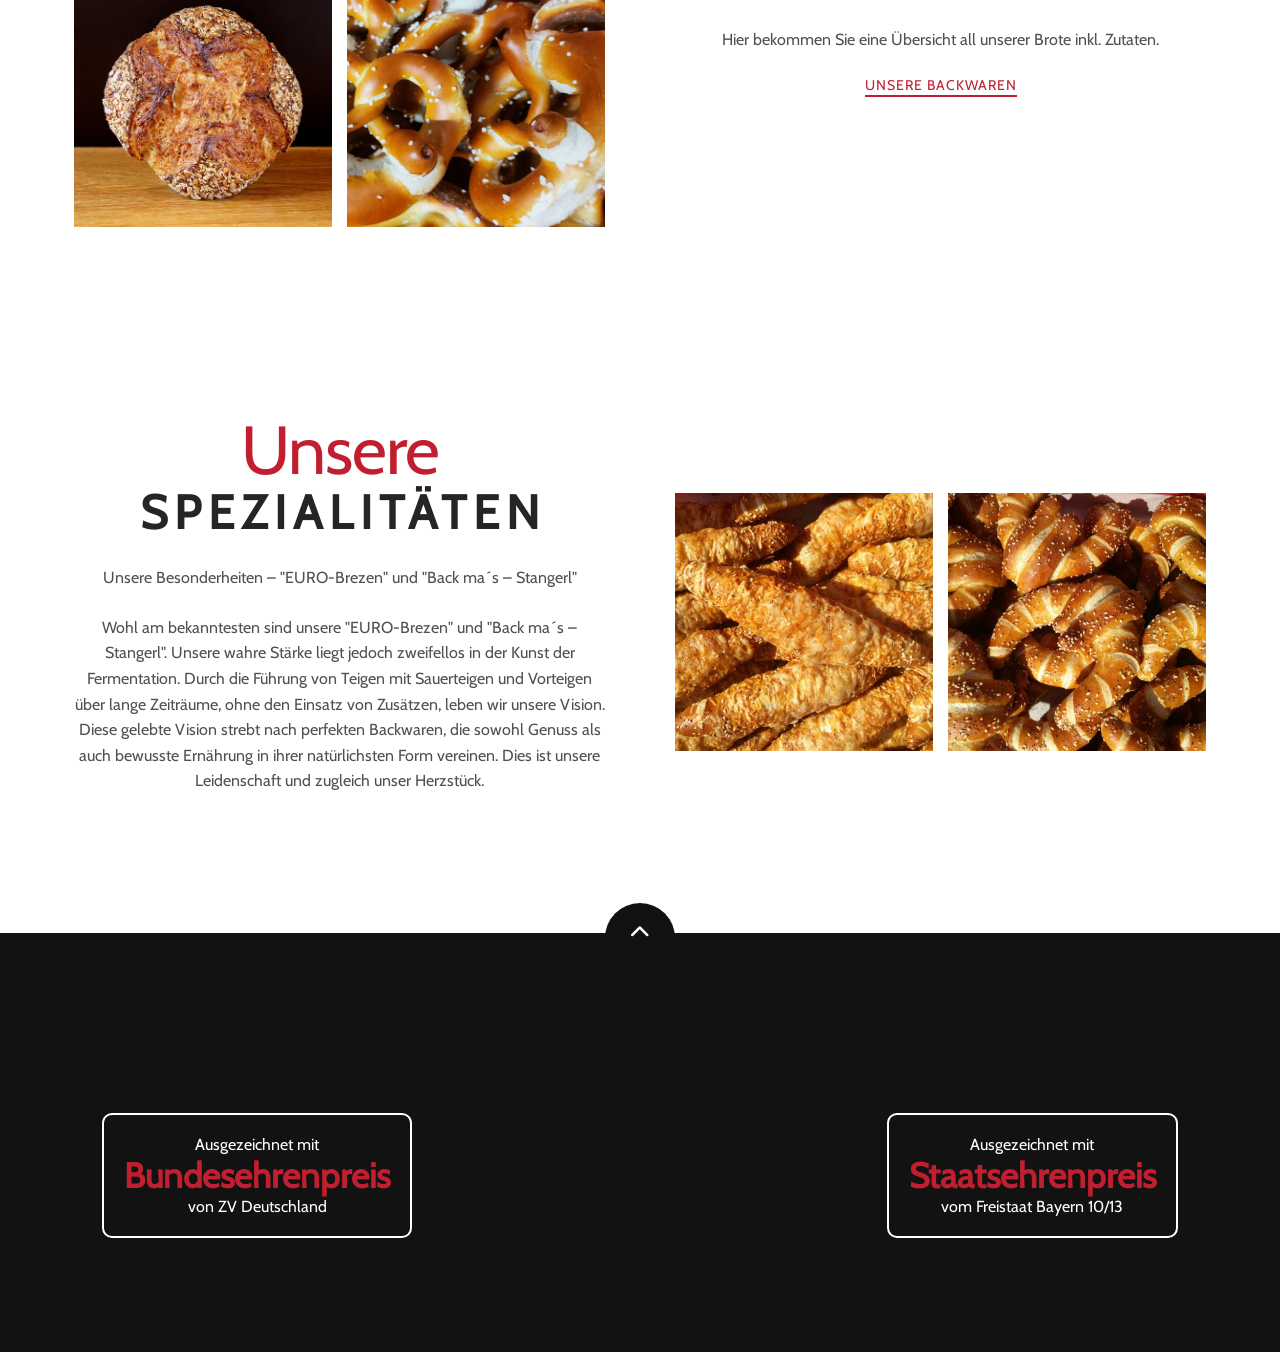
==== commit d30d9bbd: "Fix site for GitHub Pages: add missing app.js, relative paths - Add js/app.js (mobile menu toggle + " ====
--- a/index.html
+++ b/index.html
@@ -6,8 +6,8 @@
     <meta name="viewport" content="width=device-width, initial-scale=1.0">
     <title>Backmas - Bäcker Greimel</title>
     <script src="js/app.js" defer></script>
-    <link rel="icon" href="/images/Backmas_favicon.ico" type="image/x-icon">
-    <link rel="shortcut icon" href="/images/Backmas_favicon.ico" type="image/x-icon">
+    <link rel="icon" href="images/Backmas_favicon.ico" type="image/x-icon">
+    <link rel="shortcut icon" href="images/Backmas_favicon.ico" type="image/x-icon">
     <link rel="stylesheet" href="fonts/fontawesome/css/all.min.css" />
     <link rel="stylesheet" href="style.css">
 </head>
--- a/style.css
+++ b/style.css
@@ -166,7 +166,7 @@
     transform: translateX(0);
 }
 
-.show .nav::before {
+.show .navbar::before {
     opacity: 1;
     transform: scale(1);
 }
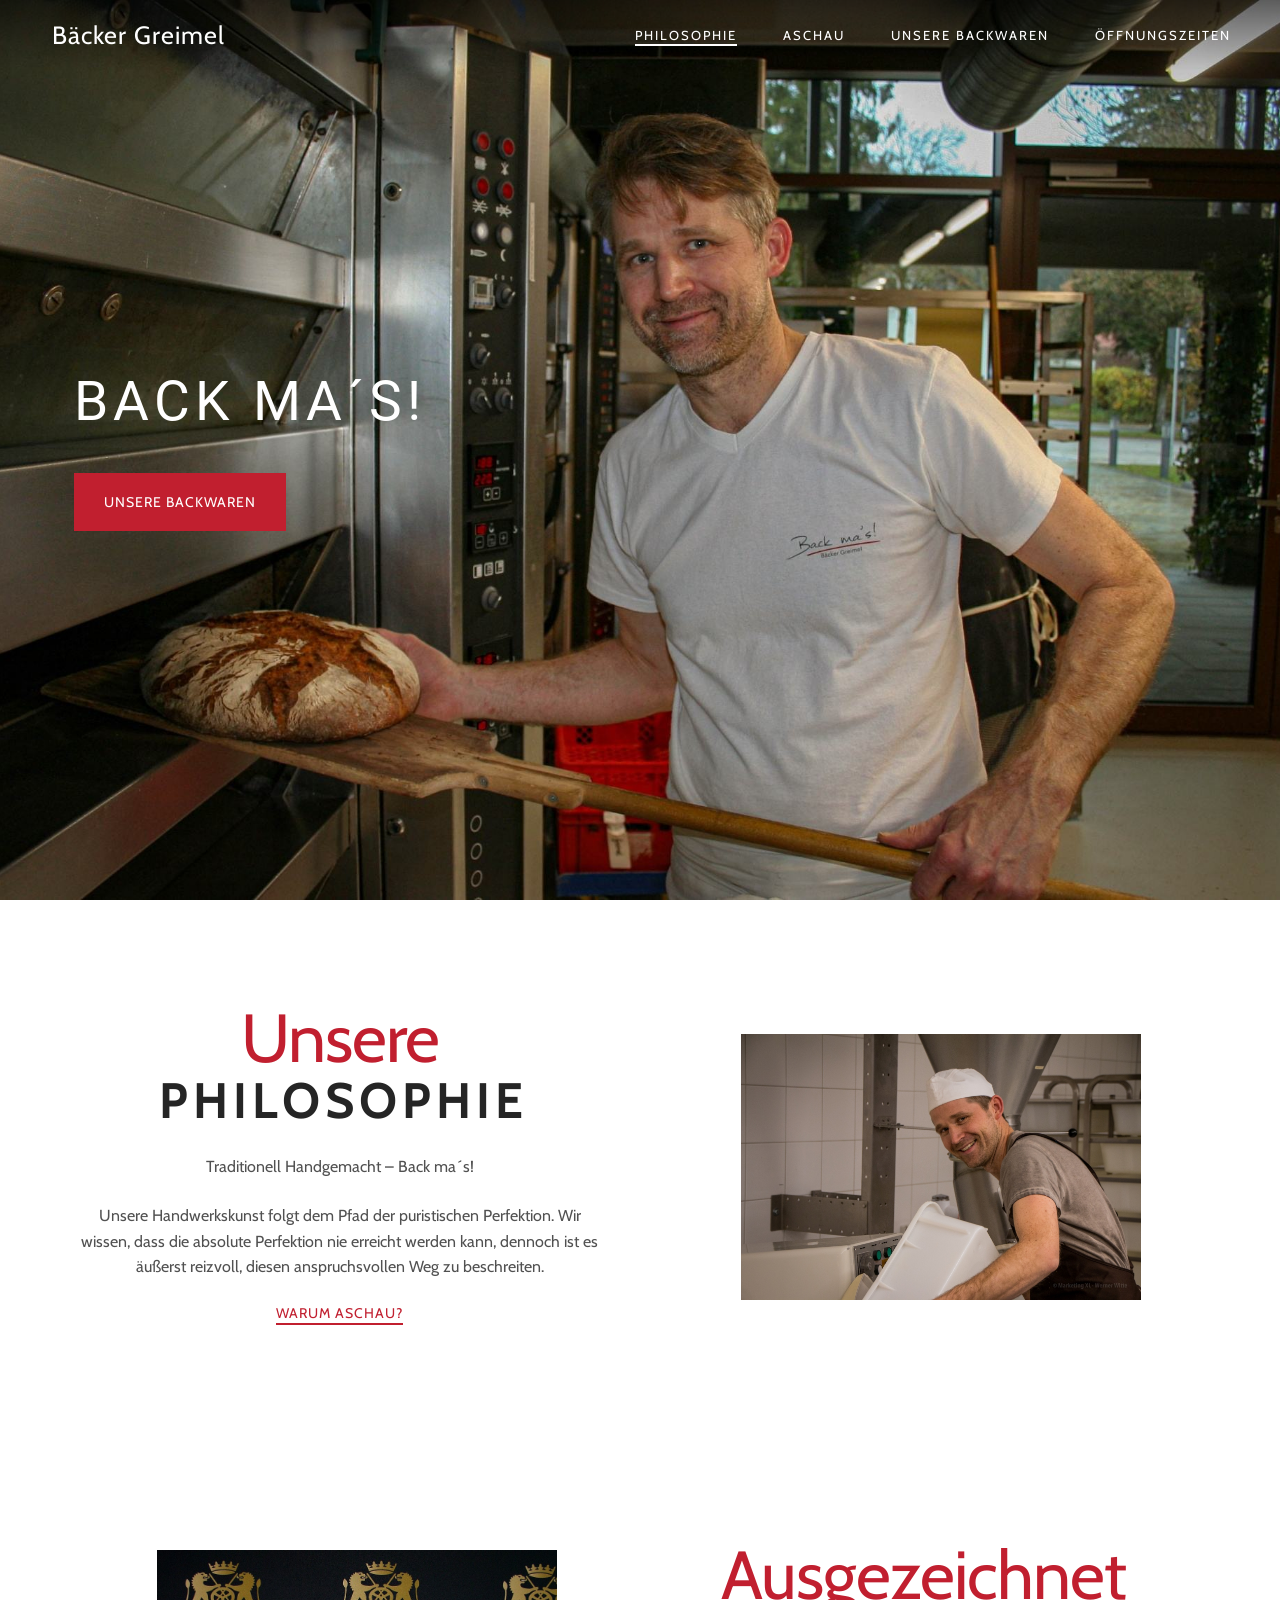
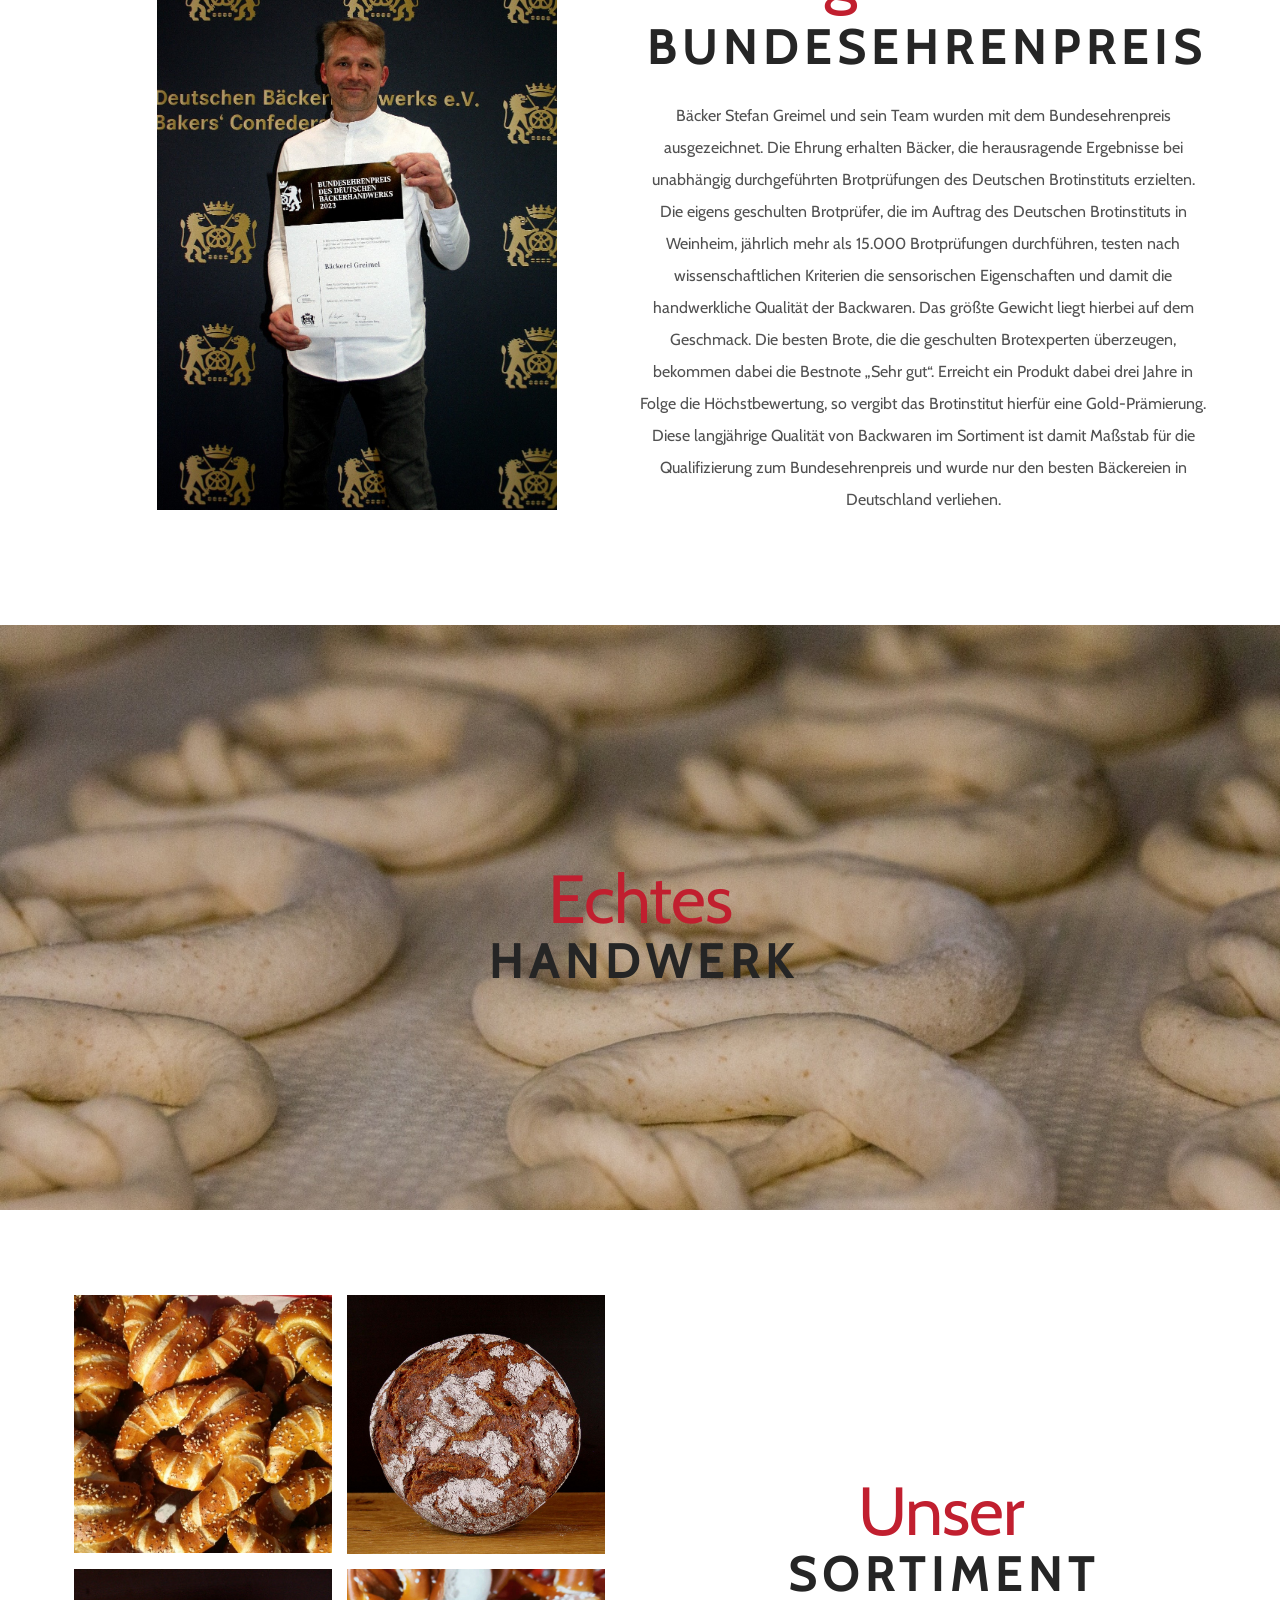
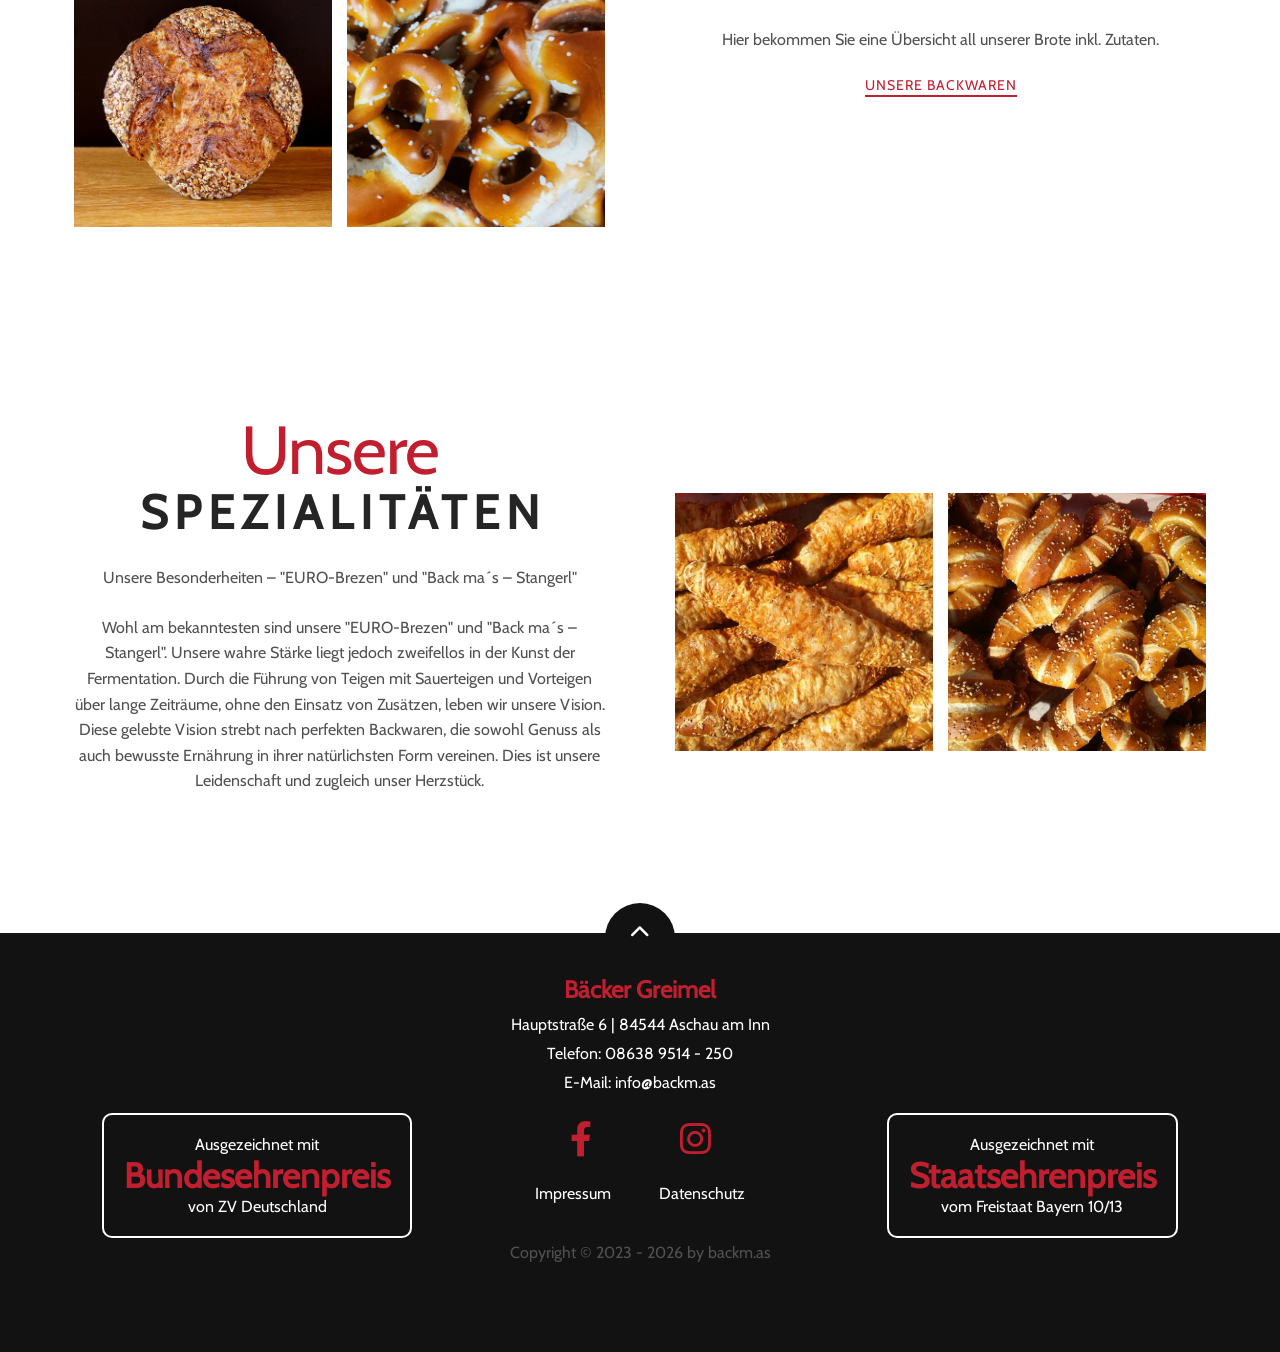
==== commit 04836ba0: "meta description hinzugefuegt und fix telefon link + email" ====
--- a/index.html
+++ b/index.html
@@ -5,6 +5,7 @@
     <meta charset="UTF-8">
     <meta name="viewport" content="width=device-width, initial-scale=1.0">
     <title>Backmas - Bäcker Greimel</title>
+    <meta name="description" content="Bäcker Greimel in Aschau am Inn: traditionelles, handgemachtes Brot und Gebäck – ausgezeichnet mit dem Bundesehrenpreis und dem Staatsehrenpreis. Back ma´s!">
     <script src="js/app.js" defer></script>
     <link rel="icon" href="images/Backmas_favicon.ico" type="image/x-icon">
     <link rel="shortcut icon" href="images/Backmas_favicon.ico" type="image/x-icon">
@@ -190,8 +191,8 @@
                             target="_blank"><strong>Bäcker Greimel</strong></a></p>
                     <p><a href="https://goo.gl/maps/SyeyZ7WNtMrqjsM77" target="_blank">Hauptstraße 6 | 84544 Aschau am
                             Inn</a></p>
-                    <p><a href="tel://08638 9514250">Telefon: 08638 9514 - 250</a></p>
-                    <p><a href="mailto:info@backm.as">E-Mail: info@backm.as</p></a>
+                    <p><a href="tel:+4986389514250">Telefon: 08638 9514 - 250</a></p>
+                    <p><a href="mailto:info@backm.as">E-Mail: info@backm.as</a></p>
                 </div>
                 <div class="footer__content-divider animate-bottom">
                     <div class="social-media">
--- a/style.css
+++ b/style.css
@@ -985,4 +985,69 @@
     opacity: 1;
     transform: translateX(0) translateY(0);
     /* Zurücksetzen auf die ursprüngliche Position */
-}+}
+/* BETRIEBSURLAUB (offen.html) */
+[hidden] {
+    display: none !important;
+}
+
+/* normal: dezenter Hinweis unter den Öffnungszeiten */
+.urlaub-info {
+    display: inline-flex;
+    align-items: center;
+    gap: 1.6rem;
+    margin: 0 auto 4rem;
+    padding: 1.4rem 2.4rem;
+    border: 1px solid #d5d5d5;
+    border-radius: 5px;
+    text-align: left;
+}
+
+.urlaub-info-icon {
+    font-size: 2.6rem;
+    color: var(--secondary-font-color);
+}
+
+.urlaub-info-titel {
+    font-family: var(--main-font);
+    font-size: 1.3rem;
+    font-weight: 900;
+    text-transform: uppercase;
+    letter-spacing: .3rem;
+    color: var(--secondary-font-color);
+    margin-bottom: .3rem;
+}
+
+.urlaub-info-datum {
+    font-family: var(--main-font);
+    font-size: 1.8rem;
+    letter-spacing: .15rem;
+    color: var(--main-font-color-dark);
+}
+
+/* während des Urlaubs: Warnung statt Öffnungszeiten */
+.urlaub-hinweis {
+    max-width: 60rem;
+    margin: 3rem auto 5rem;
+    padding: 3rem 2rem;
+    border: 3px solid var(--secondary-font-color);
+    border-radius: 5px;
+    background-color: #fdf2f3;
+    text-align: center;
+}
+
+.urlaub-hinweis-titel {
+    font-family: var(--main-font);
+    font-size: 2.8rem;
+    font-weight: 900;
+    text-transform: uppercase;
+    letter-spacing: .3rem;
+    color: var(--secondary-font-color);
+    margin-bottom: 1.5rem;
+}
+
+#urlaub-hinweis-text {
+    font-size: 1.8rem;
+    line-height: 1.6;
+    color: var(--main-font-color-dark);
+}
